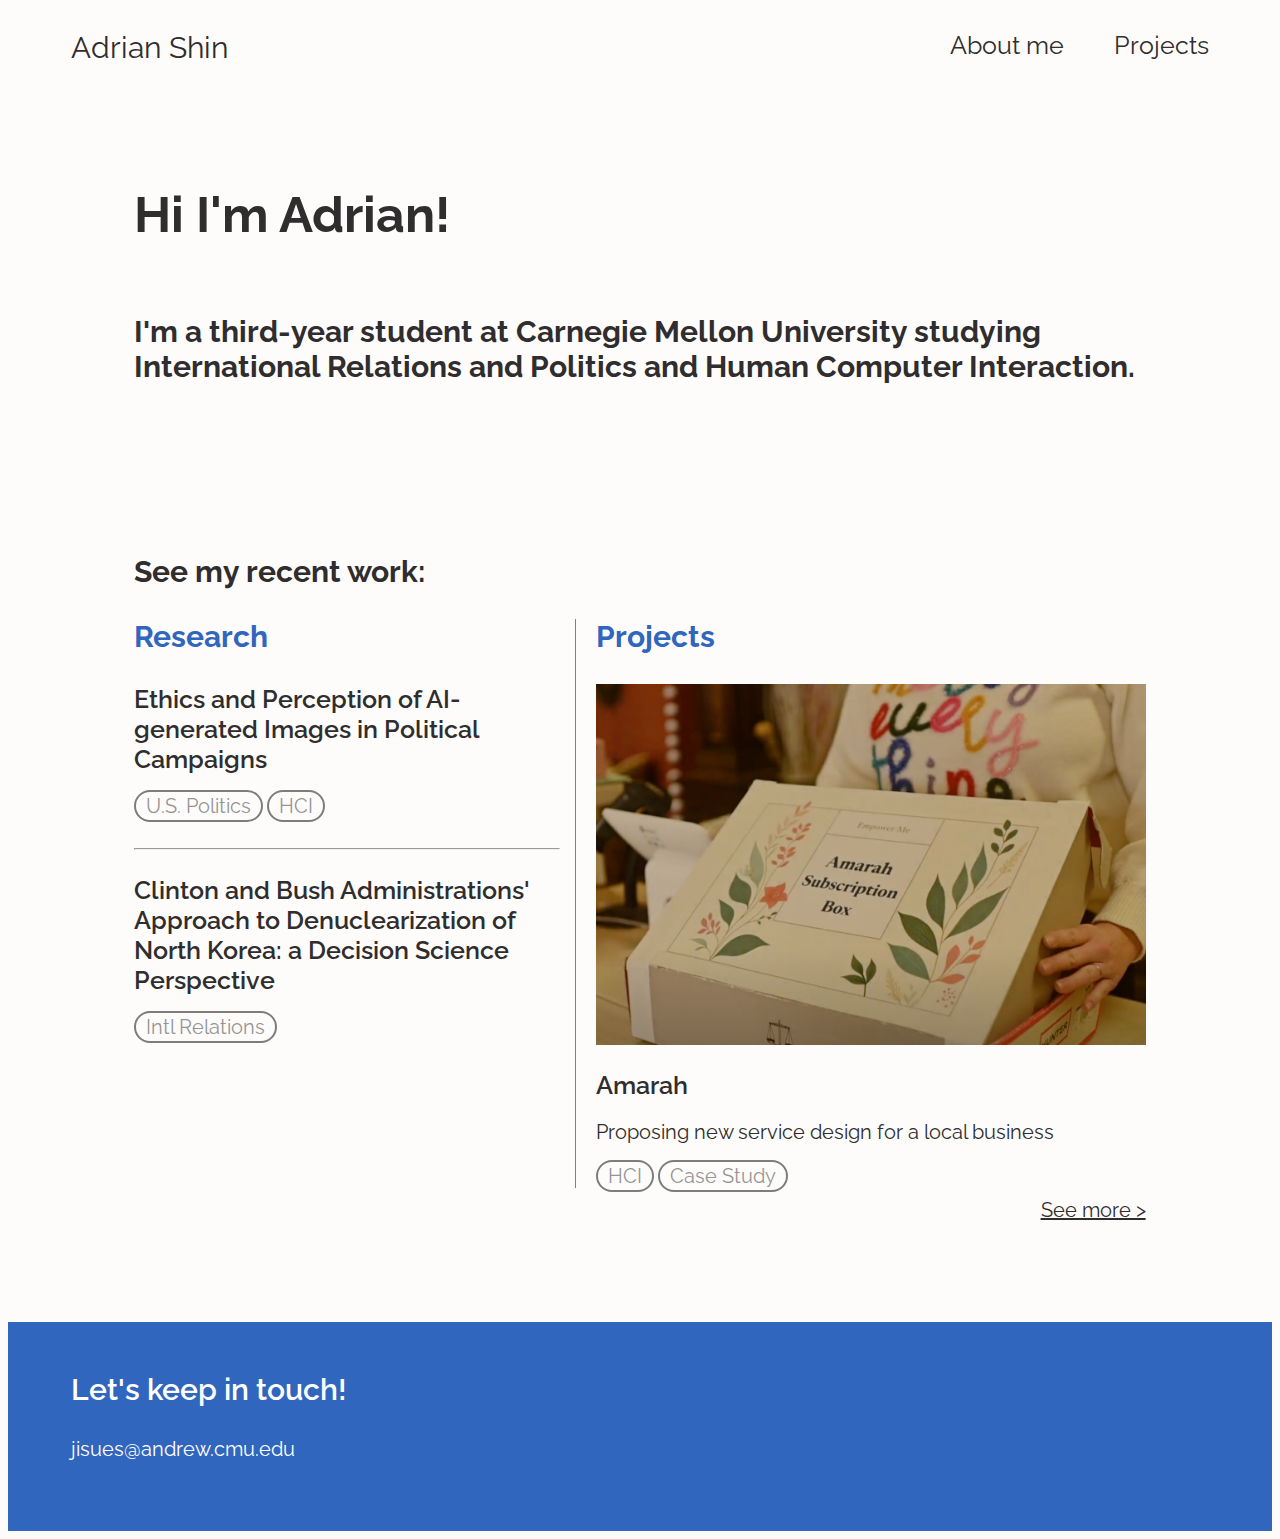
==== index.html @ 67515086 "removed blurb of papers from main page (before restructuring)" ====
<!DOCTYPE html>
<html lang="en">
  <head>
    <title>Adrian Shin's Portfolio</title>
    <link rel="stylesheet" href="css/style.css"> 
    <!--<script defer src="js/work.js"></script>-->

    <link rel="preconnect" href="https://fonts.googleapis.com">
    <link rel="preconnect" href="https://fonts.gstatic.com" crossorigin>
    <link href="https://fonts.googleapis.com/css2?family=Oswald:wght@200..700&family=Raleway:ital,wght@0,100..900;1,100..900&display=swap" rel="stylesheet">
  </head>

  <body>

    <nav>
        <a href = "index.html" class = "logo">Adrian Shin</a>
        <a href = "about-me.html">About me</a>
        <a href = "work.html">Projects</a>
    </nav>

    <section class = "introduction">
        <h1 id = "greeting">Hi I'm Adrian!</h1>
        <h3 id = "intro-text">I'm a third-year student at Carnegie Mellon University studying International Relations and Politics and Human Computer Interaction.</h3>
    </section>

    <p id = "projects-intro">See my recent work:</p>

    <section class = "projects">
        <div class = "research">
            <!--use templates-->
            <p class = "col-header">Research</p>

            <a href = "work.html" class = "research-paper">
                <p class = "paper-title">Ethics and Perception of AI-generated Images in Political Campaigns
                </p>
                <p class = "HCI-tag">U.S. Politics</p>
                <p class = "HCI-tag">HCI</p>
            </a>

            <hr id = "projects-hr">

            <a href = "work.html" class = "research-paper">
                <p class = "paper-title">Clinton and Bush Administrations' Approach to Denuclearization of North Korea: a Decision Science Perspective
                </p>
                <p class = "HCI-tag">Intl Relations</p>
            </a>

        </div>

        <div class = "hci-projects">
            <p class = "col-header">Projects</p>
            <a href = "work.html" class = "research-paper">
                <img class = "project-image" src = "assets/amarah-crop.png">
                <p class = "paper-title">Amarah</p>
                <p class = "paper-blurb">Proposing new service design for a local business</p>
                <p class = "HCI-tag">HCI</p>
                <p class = "HCI-tag">Case Study</p>
            </a>
        </div>
    </section>
    <a href = "work.html" class = "see-more">See more ></a>

    <footer>
        <div class = "footer-text">
            <p id = "footer-title">Let's keep in touch!</p>
            <p>jisues@andrew.cmu.edu</p>
        </div>
    </footer>

</body>
</html>
---- css/style.css ----
body{
    font-family: "Raleway";
    background-color: #FEFCFB; 
}

a{
    text-decoration: none;
    color:#2F2D2E;
}

p{
    color: #2F2D2E; 
}

h1{
    color: #2F2D2E;   
}

h3{
    color: #2F2D2E; 
}

nav{
    font-size: 25px;
    display: flex;
    justify-content: space-between;
    width: 90%;
    margin-left: auto;
    margin-right: auto;
    margin-top: 30px;
    margin-bottom: 50px;
    gap: 50px;
}

.logo{
    font-size: 30px;
    flex-grow: 1;
}

.introduction{
    width: 80%;
    margin-left: auto;
    margin-right: auto;
    margin-top: 120px;
    margin-bottom: 170px;
}

#greeting{
    font-size: 50px;
}

#intro-text{
    font-size: 30px;
    text-decoration: none;
    margin-top: 70px;
}

#projects-intro{
    display: block;
    width: 80%;
    margin-right: auto;
    margin-left: auto;
    font-size: 30px;
    font-weight: 700;
}

.projects{
    margin-right: auto;
    margin-left: auto;
    margin-bottom: 10px;
    width: 80%;
    display: flex;
    gap: 20px;
}

.hci-projects{
    flex-grow: 1;
    /*border: 2px solid black;*/ 
}

.research{
    flex-grow: 1;
    border-right: 1px solid gray; 
    padding-right: 15px;
    /*border: 2px solid black;*/
}

.col-header{
    font-size: 30px;
    font-weight: 700;
    color: #3066BE; 
    margin-top: 0;
}

.project-image{
    display: block;
    width: 550px;
}

.research-paper{
    margin-bottom: 50px;
}

#projects-hr{
    margin-top: 30px;
}

.research-paper:hover .paper-title{
    text-decoration: underline;
}

.paper-title{
    font-size: 25px;
    font-weight: 600;
    margin-bottom: 20px;
}

.paper-blurb{
    margin-top: 10px;
    font-size: 20px;
}

.HCI-tag{
    display: inline;
    width: fit-content;
    font-size: 20px;
    padding: 2px 10px 2px 10px; 
    border: 2px solid black;
    border-radius: 20px;
    opacity: 0.5;
}

.see-more{
    display: block; 
    margin-left: auto;
    margin-right: auto;
    margin-top: 0;
    width: 80%;
    text-align: right; 
    font-size: 20px;
    text-decoration: underline;
}

footer{
    margin-top: 100px;
    background-color: #3066BE; 
    padding-top: 20px;
    padding-bottom: 50px;
}

footer p {
    color: white;
    font-size: 20px;
}

.footer-text{
    width: 90%;
    margin-left: auto;
    margin-right: auto;
}

#footer-title{
    font-size: 30px;
    font-weight: 600;
}

/* work CSS */

.work-research{
    width: 80%;
    margin-left: auto;
    margin-right: auto;
    margin-bottom: 50px;
}

.work-projects{
    width: 80%;
    margin-left: auto;
    margin-right: auto;
}

#research-header:hover{
    cursor: pointer;
    text-decoration: underline;
}

/* about me CSS */
.about-container{
    width: 80%;
    margin-right: auto;
    margin-left: auto;
    margin-top: 120px;
    margin-bottom: 200px;
    display: flex;
    gap: 40px;
    align-items: flex-start;
}

.about-text{
    flex-shrink: 1;
}

.about-greeting{
    font-size: 40px;
    font-weight: 600;
    margin-top: 0;
}

.about-detail{
    font-size: 25px;
}

#me-pic{
    flex-grow: 1;
    width: 250px;
}
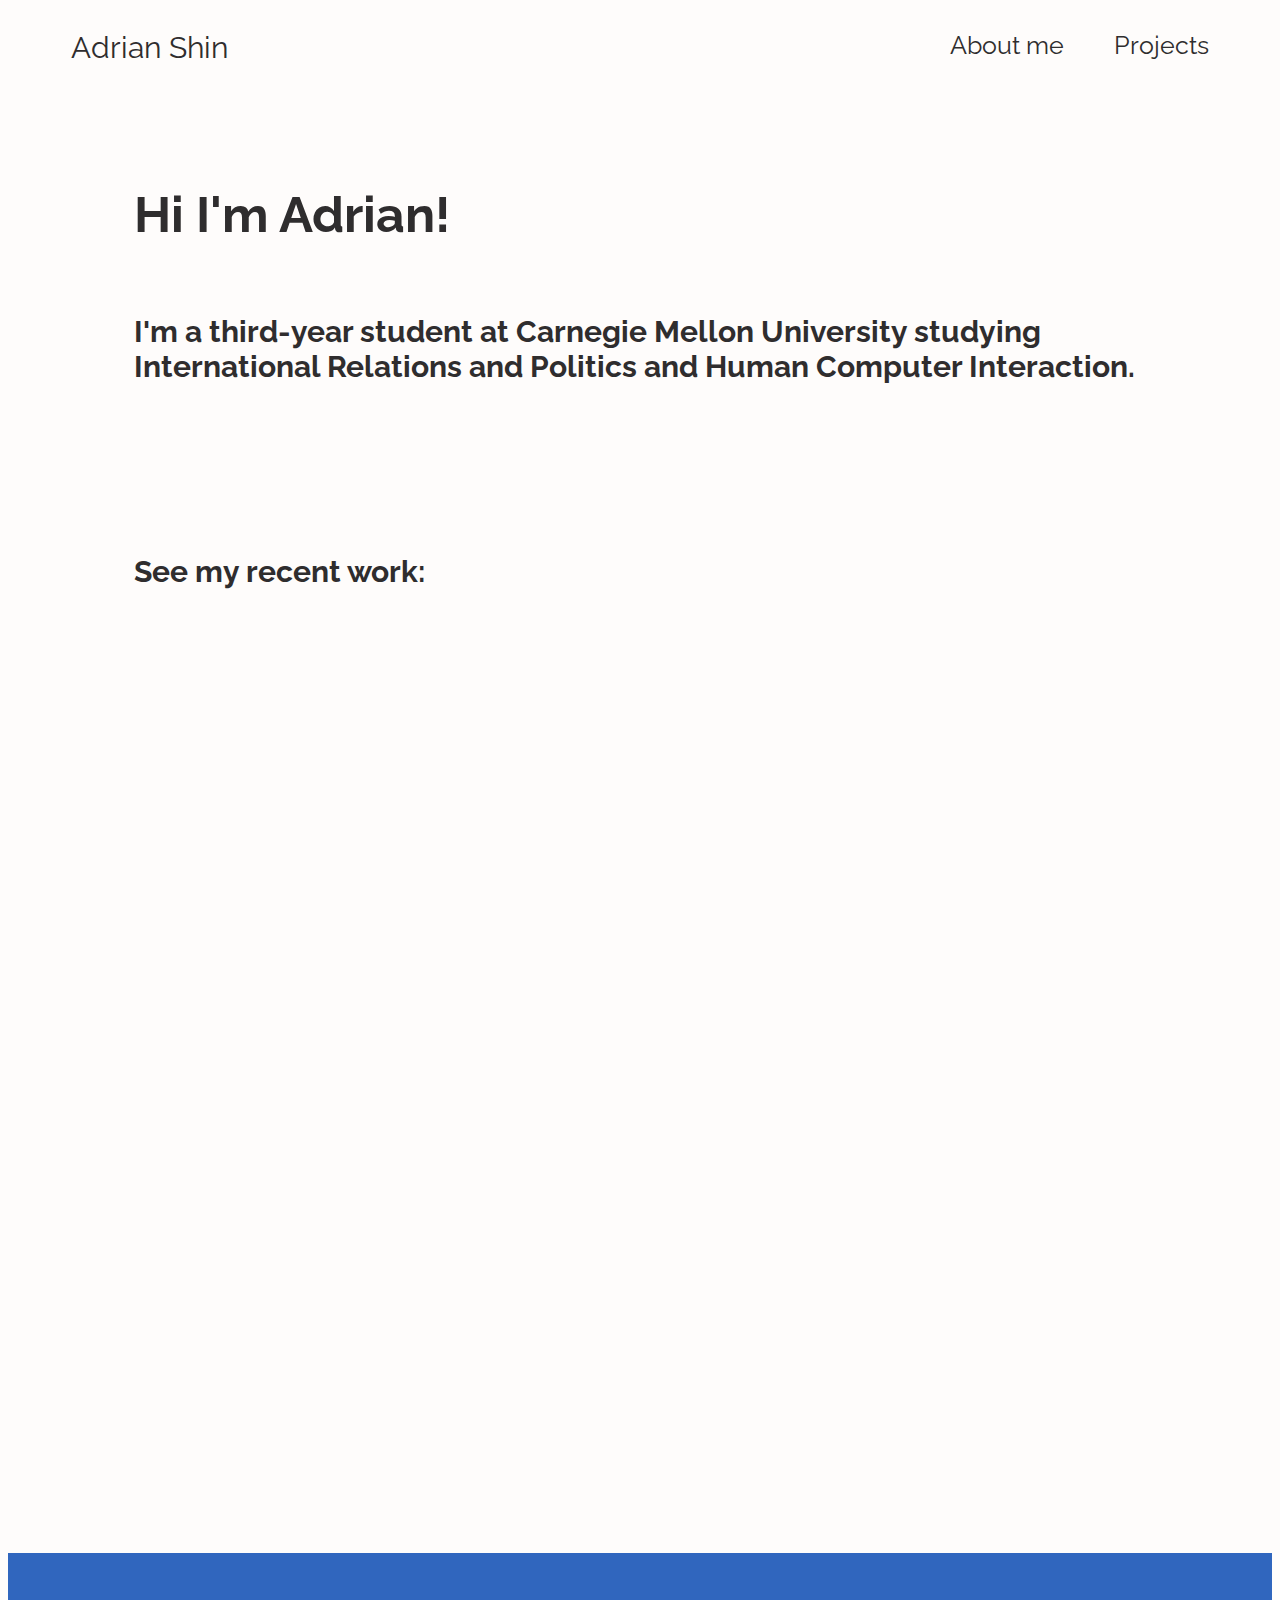
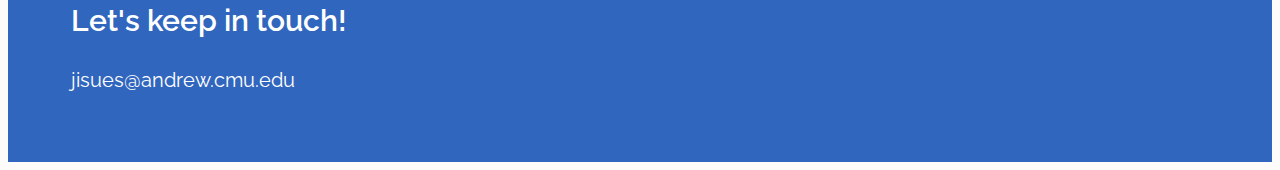
==== commit 2abb55b8: "implemented animations and other functionalities" ====
--- a/index.html
+++ b/index.html
@@ -3,7 +3,8 @@
   <head>
     <title>Adrian Shin's Portfolio</title>
     <link rel="stylesheet" href="css/style.css"> 
-    <!--<script defer src="js/work.js"></script>-->
+    <script defer src="js/all-work-data.js"></script>
+    <script defer src="js/home.js"></script>
 
     <link rel="preconnect" href="https://fonts.googleapis.com">
     <link rel="preconnect" href="https://fonts.gstatic.com" crossorigin>
@@ -25,40 +26,25 @@
 
     <p id = "projects-intro">See my recent work:</p>
 
-    <section class = "projects">
-        <div class = "research">
-            <!--use templates-->
-            <p class = "col-header">Research</p>
-
-            <a href = "work.html" class = "research-paper">
-                <p class = "paper-title">Ethics and Perception of AI-generated Images in Political Campaigns
-                </p>
-                <p class = "HCI-tag">U.S. Politics</p>
-                <p class = "HCI-tag">HCI</p>
-            </a>
-
-            <hr id = "projects-hr">
-
-            <a href = "work.html" class = "research-paper">
-                <p class = "paper-title">Clinton and Bush Administrations' Approach to Denuclearization of North Korea: a Decision Science Perspective
-                </p>
-                <p class = "HCI-tag">Intl Relations</p>
-            </a>
-
-        </div>
-
-        <div class = "hci-projects">
-            <p class = "col-header">Projects</p>
-            <a href = "work.html" class = "research-paper">
-                <img class = "project-image" src = "assets/amarah-crop.png">
-                <p class = "paper-title">Amarah</p>
-                <p class = "paper-blurb">Proposing new service design for a local business</p>
-                <p class = "HCI-tag">HCI</p>
-                <p class = "HCI-tag">Case Study</p>
-            </a>
-        </div>
-    </section>
-    <a href = "work.html" class = "see-more">See more ></a>
+    <!--<div class = "project-grid-test">
+        <img class = "project-image" src = "assets/amarah-crop.png">
+        <img class = "project-image" src = "assets/112.png">
+        <img class = "project-image" src = "assets/FATE.jpg">
+    </div>-->
+    <div id = "home-samples">
+        <template id = "sample-template">
+            <div class = "sample-block">
+                <img class = "sample-image">
+                <div class = "sample-text">
+                    <p class = "sample-title"></p>
+                    <p class = "sample-blurb">Creating a new service design for a local business</p>
+                    <div class = "tag-row">
+                    </div>
+                    <a href = "work.html" class = "see-more">See more ></a>
+                </div>
+            </div>
+        </template>
+    </div>
 
     <footer>
         <div class = "footer-text">
--- a/css/style.css
+++ b/css/style.css
@@ -64,27 +64,6 @@
     font-weight: 700;
 }
 
-.projects{
-    margin-right: auto;
-    margin-left: auto;
-    margin-bottom: 10px;
-    width: 80%;
-    display: flex;
-    gap: 20px;
-}
-
-.hci-projects{
-    flex-grow: 1;
-    /*border: 2px solid black;*/ 
-}
-
-.research{
-    flex-grow: 1;
-    border-right: 1px solid gray; 
-    padding-right: 15px;
-    /*border: 2px solid black;*/
-}
-
 .col-header{
     font-size: 30px;
     font-weight: 700;
@@ -92,31 +71,16 @@
     margin-top: 0;
 }
 
-.project-image{
-    display: block;
-    width: 550px;
-}
-
-.research-paper{
-    margin-bottom: 50px;
-}
-
-#projects-hr{
-    margin-top: 30px;
-}
-
-.research-paper:hover .paper-title{
-    text-decoration: underline;
-}
-
-.paper-title{
+.sample-title{
     font-size: 25px;
     font-weight: 600;
     margin-bottom: 20px;
-}
-
-.paper-blurb{
+    margin-top: 0;
+}
+
+.sample-blurb{
     margin-top: 10px;
+    margin-bottom: 20px;
     font-size: 20px;
 }
 
@@ -128,18 +92,67 @@
     border: 2px solid black;
     border-radius: 20px;
     opacity: 0.5;
+    margin: 0;
+}
+
+.sample-block{
+    width: 80%;
+    margin-right: auto;
+    margin-left: auto;
+    margin-top: 100px;
+    margin-bottom: 150px;
+    display: flex;
+    gap: 20px;
+    justify-content: flex-start;
+    height: auto;
+    position: relative;
+    opacity: 0;
+    transform: translateY(50px);
+    transition: all 1s ease; 
+}
+
+.sample-image{
+    width: 400px;
+}
+
+.sample-text{
+    display: flex;
+    flex-direction: column;
+    justify-content: flex-start;
+    flex-grow: 2;
+    padding: 10px;
 }
 
 .see-more{
-    display: block; 
-    margin-left: auto;
-    margin-right: auto;
-    margin-top: 0;
+    /*display: block;*/
+    margin-left: auto;
+    margin-right: auto;
+    margin-top: auto;
+    margin-bottom: 10px;
     width: 80%;
     text-align: right; 
     font-size: 20px;
     text-decoration: underline;
-}
+    /*justify-self: end;*/
+}
+
+/*
+.project-grid-test{
+    width: 80%;
+    margin: auto;
+    display: flex;
+    margin-bottom: 100px;
+    justify-content: space-between;
+    gap: 10px;
+    align-items: flex-start;
+}
+
+.project-grid-test .project-image{
+    width: 30%;
+    height: 250px;
+    object-fit: cover;
+}*/
+
 
 footer{
     margin-top: 100px;
@@ -163,7 +176,6 @@
     font-size: 30px;
     font-weight: 600;
 }
-
 /* work CSS */
 
 .work-research{
@@ -173,10 +185,53 @@
     margin-bottom: 50px;
 }
 
+.research-grid{
+    display: flex;
+    width: 80%;
+    gap: 5%;
+}
+
+.work-block{
+    width: 100%;
+    margin-bottom: 30px;
+    position: relative;
+    opacity: 0;
+    transform: translateY(50px);
+    transition: all 1s ease; 
+}
+
+.work-block:hover .work-title{
+    color: #3066BE;  
+}
+
+.work-img{
+    width: 100%;
+}
+
+.work-title{
+    width: 100%;
+    font-size: 20px;
+    font-weight: 600;
+}
+
+.tag-row{
+    display: flex;
+    gap: 3%;
+    margin: 0;
+    padding: 0;
+}
+
 .work-projects{
     width: 80%;
     margin-left: auto;
     margin-right: auto;
+}
+
+.projects-grid{
+    display: flex;
+    gap: 1%;
+    flex-wrap: wrap;
+    justify-content: space-between;
 }
 
 #research-header:hover{
@@ -184,6 +239,19 @@
     text-decoration: underline;
 }
 
+#project-block2{
+
+    width: 58%;
+}
+#project-block3{
+    
+    width: 40%;
+}
+#project-block4{
+    width: 40%;
+    
+}
+
 /* about me CSS */
 .about-container{
     width: 80%;
@@ -215,3 +283,59 @@
     width: 250px;
 }
 
+/* detail page css */
+.detail-header{
+    background-color: #3066BE;   
+    padding-top: 5px;
+    padding-bottom: 5px;
+}
+
+.detail-header p{
+    color: white; 
+}
+
+.detail-title{
+    width: 80%;
+    margin-right: auto;
+    margin-left: auto;
+    margin-bottom: 50px;
+    font-size: 40px;
+    font-weight: 600;
+}
+
+.detail-date{
+    font-size: 25px;
+    font-weight: 500;
+    margin-bottom: 0;
+    margin-top: 0;
+}
+
+.detail-course{
+    margin-top: 10px;
+    font-size: 25px;
+    font-weight: 500;
+}
+
+.detail-team{
+    margin-top: 0;
+    font-size: 25px;
+    font-weight: 400;
+}
+
+.detail-desc{
+    width: 80%;
+    margin-right: auto;
+    margin-left: auto;
+    margin-top: 0;
+    display: flex;
+    gap: 20px;
+    justify-content: space-between;
+}
+
+.detail-img{
+    display: block;
+    width: 60%;
+    margin-left: auto;
+    margin-right: auto;
+    margin-top: 50px;
+}
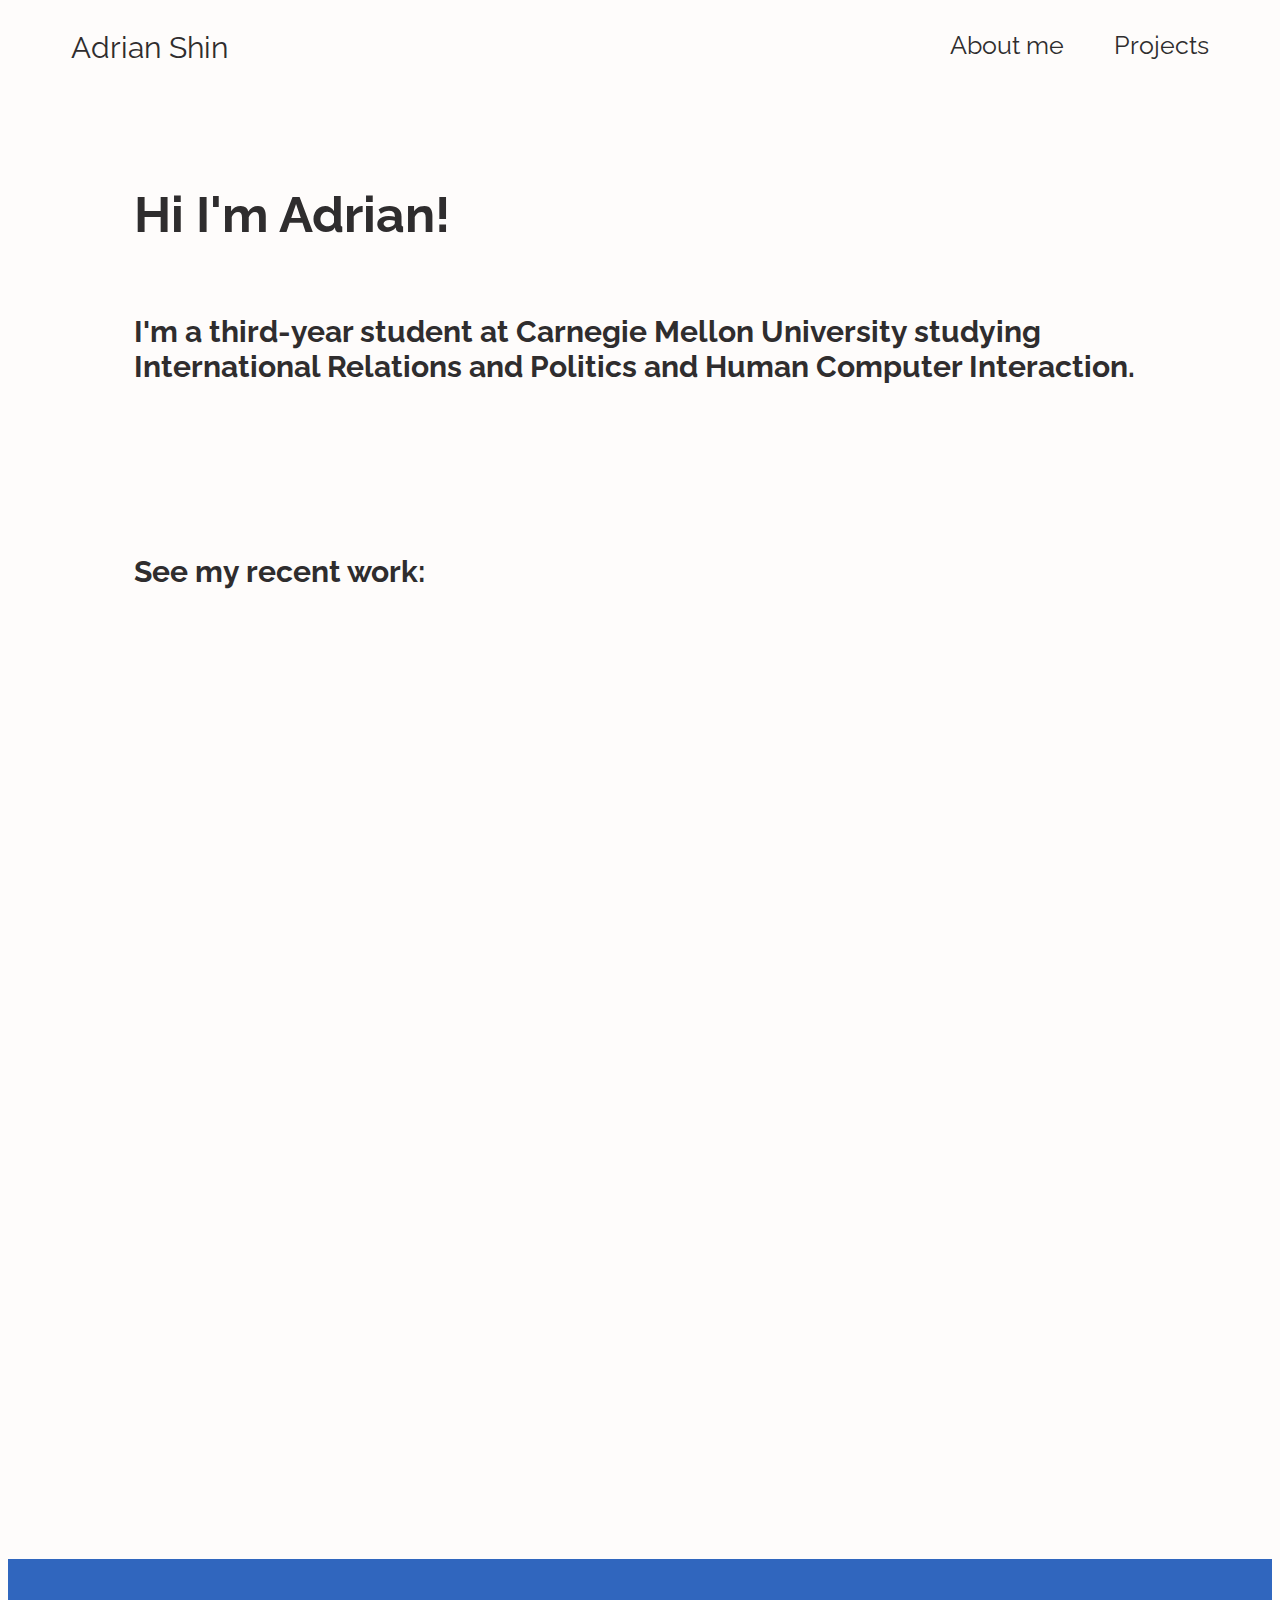
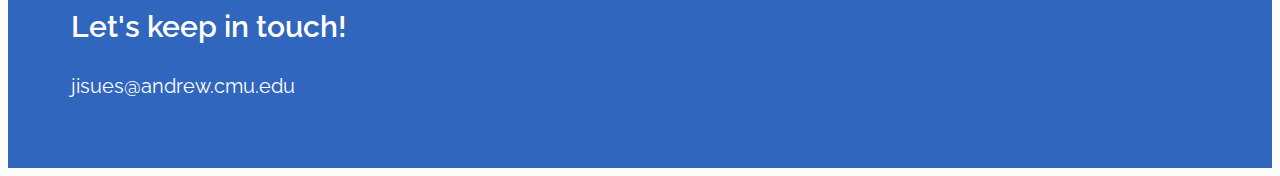
==== commit 19d35155: "responsiveness for home page implemented" ====
--- a/index.html
+++ b/index.html
@@ -26,11 +26,6 @@
 
     <p id = "projects-intro">See my recent work:</p>
 
-    <!--<div class = "project-grid-test">
-        <img class = "project-image" src = "assets/amarah-crop.png">
-        <img class = "project-image" src = "assets/112.png">
-        <img class = "project-image" src = "assets/FATE.jpg">
-    </div>-->
     <div id = "home-samples">
         <template id = "sample-template">
             <div class = "sample-block">
--- a/css/style.css
+++ b/css/style.css
@@ -37,6 +37,7 @@
     flex-grow: 1;
 }
 
+/*home page**************************************************************/
 .introduction{
     width: 80%;
     margin-left: auto;
@@ -82,6 +83,13 @@
     margin-top: 10px;
     margin-bottom: 20px;
     font-size: 20px;
+}
+
+.tag-row{
+    display: flex;
+    gap: 3%;
+    margin: 0;
+    padding: 0;
 }
 
 .HCI-tag{
@@ -112,7 +120,8 @@
 }
 
 .sample-image{
-    width: 400px;
+    width: 40%;
+    height: 100%;
 }
 
 .sample-text{
@@ -135,24 +144,6 @@
     text-decoration: underline;
     /*justify-self: end;*/
 }
-
-/*
-.project-grid-test{
-    width: 80%;
-    margin: auto;
-    display: flex;
-    margin-bottom: 100px;
-    justify-content: space-between;
-    gap: 10px;
-    align-items: flex-start;
-}
-
-.project-grid-test .project-image{
-    width: 30%;
-    height: 250px;
-    object-fit: cover;
-}*/
-
 
 footer{
     margin-top: 100px;
@@ -176,7 +167,97 @@
     font-size: 30px;
     font-weight: 600;
 }
-/* work CSS */
+
+/*medium small, transitioning*/
+@media only screen and (max-width: 900px){
+    .introduction{
+        width: 90%;
+        margin-bottom: 130px;
+    }
+
+    #projects-intro{
+        width: 90%;
+    }
+
+    .sample-block{
+        width: 90%;
+    }
+
+    .tag-row{
+        display: none;
+    }
+
+    .sample-title{
+        font-size: 20px;
+    }
+
+    .sample-blurb{
+        font-size: 17px;
+    }
+
+    .see-more{
+        font-size: 15px;
+    }
+
+    .footer-text{
+        font-size: 17px;
+    }
+
+    #footer-title{
+        font-size: 20px;
+    }
+}
+
+/*extra small screens / mobile*/
+@media only screen and (max-width: 600px){
+    nav{
+        font-size: 20px;
+    }
+
+    .introduction{
+        width: 90%;
+        margin-bottom: 100px;
+    }
+
+    #greeting{
+        font-size: 40px;
+    }
+
+    #intro-text{
+        font-size: 25px;
+    }
+
+    #projects-intro{
+        width: 90%;
+        font-size: 30px;
+    }
+    
+    .sample-block{
+        flex-direction: column;
+        width: 90%;
+    }
+    .sample-image{
+        width: 100%;
+        height: 100%;
+    }
+
+    .sample-title{
+        font-size: 20px;
+    }
+
+    .sample-blurb{
+        font-size: 17px;
+    }
+
+    .tag-row{
+        display: none;
+    }
+
+    .see-more{
+        font-size: 15px;
+    }
+}
+/* work CSS ***************************************************************/
 
 .work-research{
     width: 80%;
@@ -214,13 +295,6 @@
     font-weight: 600;
 }
 
-.tag-row{
-    display: flex;
-    gap: 3%;
-    margin: 0;
-    padding: 0;
-}
-
 .work-projects{
     width: 80%;
     margin-left: auto;
@@ -252,7 +326,7 @@
     
 }
 
-/* about me CSS */
+/* about me CSS ********************************************************/
 .about-container{
     width: 80%;
     margin-right: auto;
@@ -283,7 +357,8 @@
     width: 250px;
 }
 
-/* detail page css */
+/* detail page css ********************************************************/
+/*detail header css */
 .detail-header{
     background-color: #3066BE;   
     padding-top: 5px;
@@ -332,10 +407,26 @@
     justify-content: space-between;
 }
 
+/*detail main css */
+.detail-main{
+    width: 80%;
+    margin-left: auto;
+    margin-right: auto;
+    margin-top: 50px;
+}
 .detail-img{
     display: block;
     width: 60%;
     margin-left: auto;
     margin-right: auto;
-    margin-top: 50px;
-}
+    margin-top: 30px;
+    margin-bottom: 30px;
+    position: relative;
+    opacity: 0;
+    transform: translateY(50px);
+    transition: all 1s ease; 
+}
+
+.detail-para{
+    font-size: 20px;
+}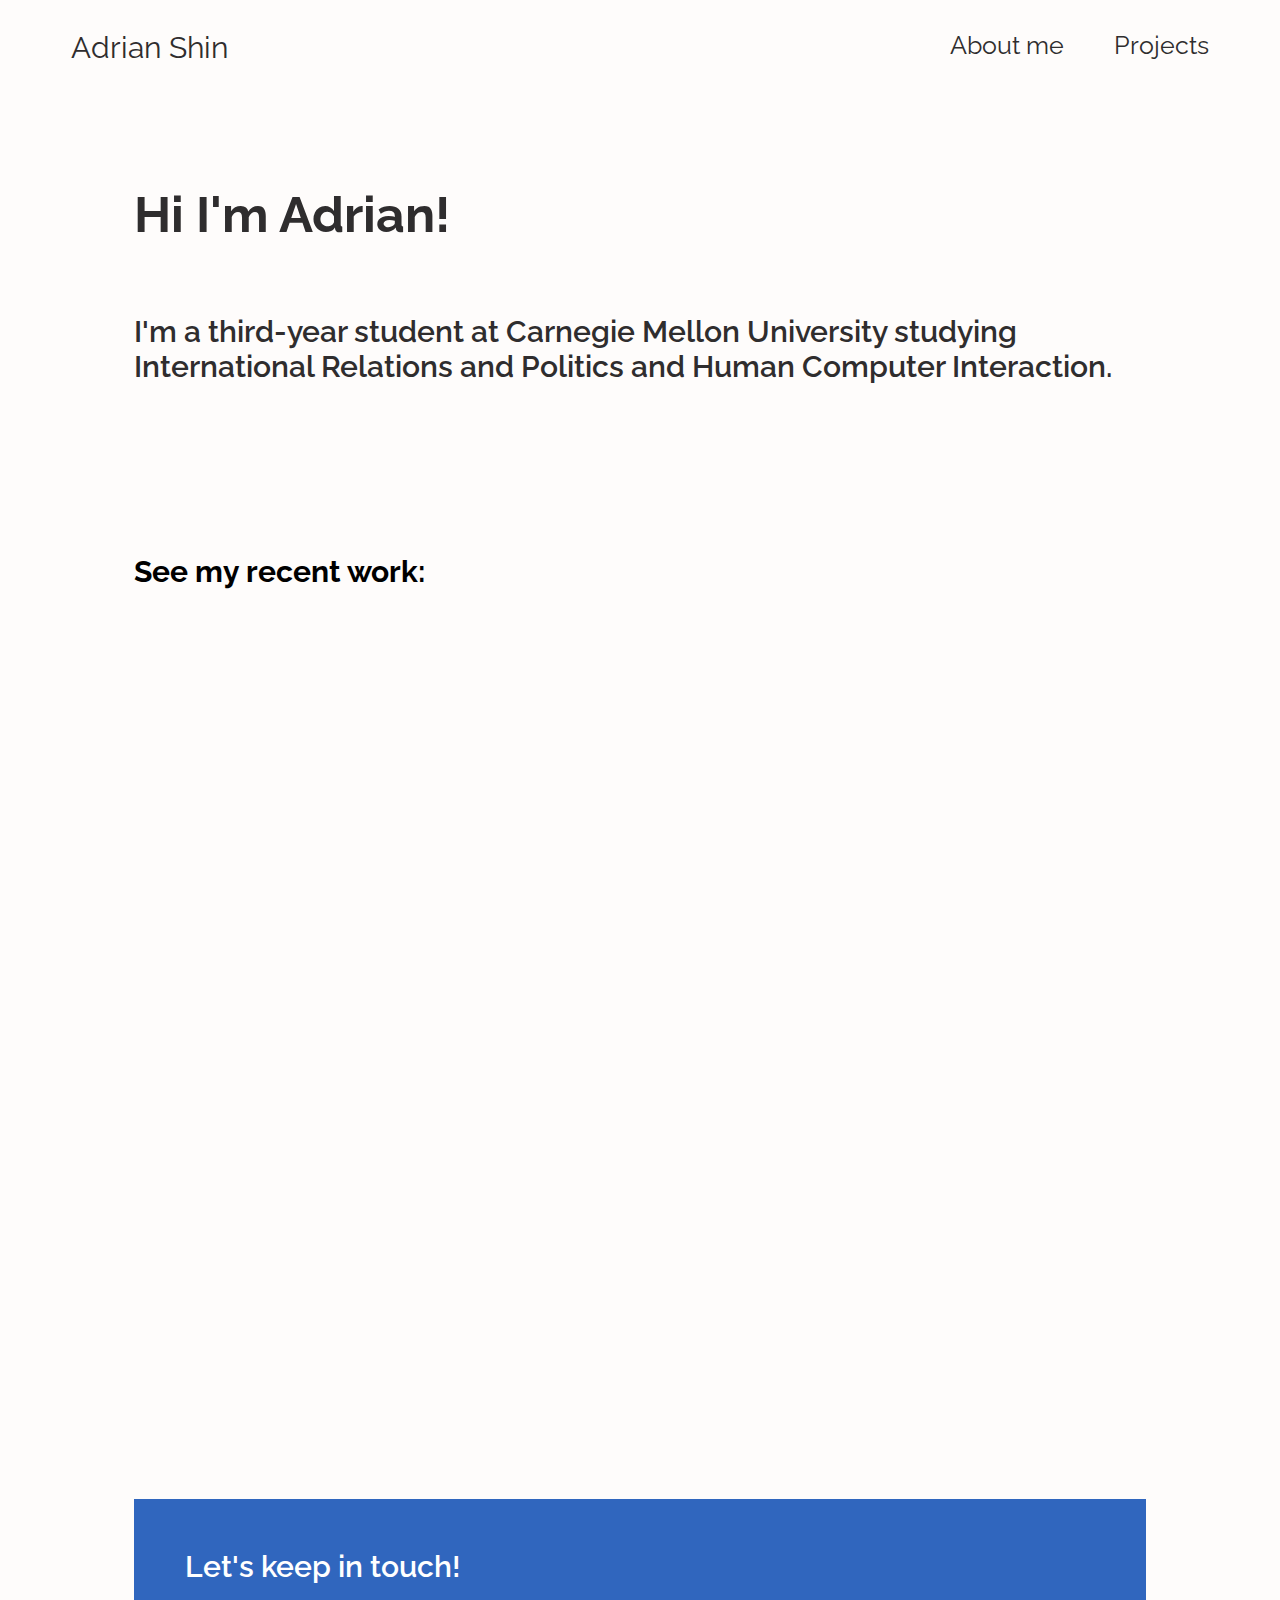
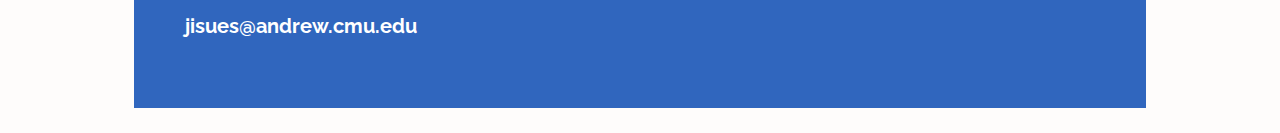
==== commit 106a3a18: "updated headings on page" ====
--- a/index.html
+++ b/index.html
@@ -2,6 +2,7 @@
 <html lang="en">
   <head>
     <title>Adrian Shin's Portfolio</title>
+    <meta name="viewport" content="width=device-width, initial-scale=1, minimum-scale=1"/>
     <link rel="stylesheet" href="css/style.css"> 
     <script defer src="js/all-work-data.js"></script>
     <script defer src="js/home.js"></script>
@@ -21,10 +22,10 @@
 
     <section class = "introduction">
         <h1 id = "greeting">Hi I'm Adrian!</h1>
-        <h3 id = "intro-text">I'm a third-year student at Carnegie Mellon University studying International Relations and Politics and Human Computer Interaction.</h3>
+        <p id = "intro-text">I'm a third-year student at Carnegie Mellon University studying International Relations and Politics and Human Computer Interaction.</p>
     </section>
 
-    <p id = "projects-intro">See my recent work:</p>
+    <h2 id = "projects-intro">See my recent work:</p>
 
     <div id = "home-samples">
         <template id = "sample-template">
@@ -33,9 +34,9 @@
                 <div class = "sample-text">
                     <p class = "sample-title"></p>
                     <p class = "sample-blurb">Creating a new service design for a local business</p>
-                    <div class = "tag-row">
+                    <div class = "tag-row home-tags">
                     </div>
-                    <a href = "work.html" class = "see-more">See more ></a>
+                    <a class = "see-more">See more ></a>
                 </div>
             </div>
         </template>
--- a/css/style.css
+++ b/css/style.css
@@ -54,6 +54,7 @@
     font-size: 30px;
     text-decoration: none;
     margin-top: 70px;
+    font-weight: 600;
 }
 
 #projects-intro{
@@ -63,13 +64,6 @@
     margin-left: auto;
     font-size: 30px;
     font-weight: 700;
-}
-
-.col-header{
-    font-size: 30px;
-    font-weight: 700;
-    color: #3066BE; 
-    margin-top: 0;
 }
 
 .sample-title{
@@ -175,15 +169,26 @@
         margin-bottom: 130px;
     }
 
+    #greeting{
+        font-size: 40px;
+    }
+
+    #intro-text{
+        font-size: 25px;
+        font-weight: 600;
+    }
+
     #projects-intro{
         width: 90%;
+        font-size: 30px;
+        font-weight: 600;
     }
 
     .sample-block{
         width: 90%;
     }
 
-    .tag-row{
+    .home-tags{
         display: none;
     }
 
@@ -208,56 +213,161 @@
     }
 }
 
+/*transitioning to smaller screen*/
+@media only screen and (max-width: 500px){
+    nav{
+        font-size: 15px;
+        gap: 20px;
+    }
+
+    .logo{
+        font-size: 15px;
+    }
+
+    .introduction{
+        margin-bottom: 50px;
+        margin-top: 50px;
+    }
+
+    #greeting{
+        font-size: 30px;
+        margin-top: 0;
+    }
+
+    #intro-text{
+        font-size: 20px;
+        margin-top: 20px;
+    }
+
+    #projects-intro{
+        font-size: 20px;
+    }
+
+    .sample-block{
+        width: 90%;
+        margin-top: 30px;
+        margin-bottom: 30px;
+    }
+
+    .sample-title{
+        font-size: 15px;
+        margin-top: 5px;
+        margin-bottom: 0;
+    }
+
+    .sample-blurb{
+        font-size: 12px;
+        margin-top: 10px;
+    }
+
+    .see-more{
+        font-size: 12px;
+    }
+
+    footer{
+        margin-top: 20px;
+        padding-top: 10px;
+        padding-bottom: 10px;
+    }
+
+    footer p{
+        font-size: 12px;
+    }
+
+    #footer-title{
+        font-size: 12px;
+    }
+}
+
 /*extra small screens / mobile*/
-@media only screen and (max-width: 600px){
+@media only screen and (max-width: 350px){
     nav{
+        font-size: 12px;
+        gap: 10px;
+        margin-bottom: 10px;
+    }
+
+    .logo{
+        font-size: 12px;
+    }
+
+    .introduction{
+        width: 90%;
+        margin-bottom: 50px;
+        margin-top: 50px;
+    }
+
+    #greeting{
         font-size: 20px;
-    }
-
-    .introduction{
-        width: 90%;
-        margin-bottom: 100px;
-    }
-
-    #greeting{
-        font-size: 40px;
+        margin-top: 0;
     }
 
     #intro-text{
-        font-size: 25px;
+        font-size: 13px;
+        margin-top: 20px;
     }
 
     #projects-intro{
         width: 90%;
-        font-size: 30px;
+        font-size: 13px;
     }
     
     .sample-block{
         flex-direction: column;
-        width: 90%;
-    }
+        width: 80%;
+        margin-top: 20px;
+        margin-bottom: 20px;
+    }
+
     .sample-image{
         width: 100%;
         height: 100%;
     }
 
+    .sample-text{
+        padding: 0;
+    }
+
     .sample-title{
-        font-size: 20px;
+        font-size: 13px;
+        margin-top: 5px;
+        margin-bottom: 0;
     }
 
     .sample-blurb{
-        font-size: 17px;
-    }
-
-    .tag-row{
+        font-size: 11px;
+        margin-top: 10px;
+    }
+
+    .home-tags{
         display: none;
     }
 
     .see-more{
-        font-size: 15px;
+        font-size: 11px;
+    }
+
+    footer{
+        margin-top: 20px;
+        padding-top: 5px;
+        padding-bottom: 5px;
+    }
+
+    footer p{
+        font-size: 12px;
+    }
+
+    #footer-title{
+        font-size: 12px;
     }
 }
 /* work CSS ***************************************************************/
+.col-header{
+    font-size: 30px;
+    font-weight: 700;
+    color: #3066BE; 
+    margin-top: 0;
+}
 
 .work-research{
     width: 80%;
@@ -308,24 +418,75 @@
     justify-content: space-between;
 }
 
-#research-header:hover{
-    cursor: pointer;
-    text-decoration: underline;
-}
-
 #project-block2{
-
     width: 58%;
 }
 #project-block3{
-    
     width: 40%;
 }
 #project-block4{
     width: 40%;
-    
-}
-
+}
+
+@media only screen and (max-width: 1000px){
+    .research-grid{
+        width: 100%;
+    }
+
+    .projects-grid{
+        width: 100%;
+    }
+
+    .work-title{
+        font-size: 17px;
+    }
+
+    .HCI-tag{
+        font-size: 15px;
+    }
+
+    .tag-row{
+        flex-wrap: wrap;
+        gap: 5px 5px;
+    }
+}
+
+@media only screen and (max-width: 600px){
+    .research-grid{
+        width: 80%;
+        flex-direction: column;
+    }
+}
+
+@media only screen and (max-width: 350px){
+    .col-header{
+        font-size: 15px;
+    }
+
+    .work-title{
+        font-size: 12px;
+    }
+
+    .HCI-tag{
+        font-size: 10px;
+        padding: 2px 6px 2px 6px; 
+        border: 1px solid black;
+    }
+
+    .projects-grid{
+        flex-direction: column;
+    }
+
+    #project-block2{
+        width: 80%;
+    }
+    #project-block3{
+        width: 80%;
+    }
+    #project-block4{
+        width: 80%;
+    }
+}
 /* about me CSS ********************************************************/
 .about-container{
     width: 80%;
@@ -334,7 +495,7 @@
     margin-top: 120px;
     margin-bottom: 200px;
     display: flex;
-    gap: 40px;
+    gap: 5%;
     align-items: flex-start;
 }
 
@@ -354,7 +515,39 @@
 
 #me-pic{
     flex-grow: 1;
-    width: 250px;
+    width: 25%;
+}
+
+/*transitioning to smaller screen*/
+@media only screen and (max-width: 800px){
+    .about-container{
+        width: 90%;
+    }
+    
+    .about-greeting{
+        font-size: 20px;
+    }
+
+    .about-detail{
+        font-size: 15px;
+    }
+}
+
+/*transitioning to smaller screen*/
+@media only screen and (max-width: 350px){
+    .about-container{
+        margin-top: 50px;
+    }
+
+    .about-greeting{
+        margin-bottom: 0;
+        font-size: 14px;
+    }
+
+    .about-detail{
+        font-size: 12px;
+    }
+
 }
 
 /* detail page css ********************************************************/
@@ -369,15 +562,29 @@
     color: white; 
 }
 
+.detail-desc{
+    width: 80%;
+    margin-right: auto;
+    margin-left: auto;
+    margin-top: 0;
+    display: flex;
+    gap: 20px;
+    justify-content: space-between;
+}
+
 .detail-title{
     width: 80%;
     margin-right: auto;
     margin-left: auto;
     margin-bottom: 50px;
-    font-size: 40px;
+    font-size: 35px;
     font-weight: 600;
-}
-
+    color: white;
+}
+
+.desc-left{
+    flex-grow: 2;
+}
 .detail-date{
     font-size: 25px;
     font-weight: 500;
@@ -392,19 +599,10 @@
 }
 
 .detail-team{
+    flex-grow: 3;
     margin-top: 0;
     font-size: 25px;
     font-weight: 400;
-}
-
-.detail-desc{
-    width: 80%;
-    margin-right: auto;
-    margin-left: auto;
-    margin-top: 0;
-    display: flex;
-    gap: 20px;
-    justify-content: space-between;
 }
 
 /*detail main css */
@@ -429,4 +627,66 @@
 
 .detail-para{
     font-size: 20px;
+}
+
+/*transitioning to smaller screen*/
+@media only screen and (max-width: 700px){
+    .detail-title{
+        font-size: 20px;
+        margin-bottom: 20px;
+    }
+
+    .desc-left p{
+        font-size: 15px;
+    }
+
+    .detail-team{
+        font-size: 15px;
+    }
+
+    .detail-para{
+        font-size: 13px;
+    }
+}
+
+/*phone*/
+@media only screen and (max-width: 350px){
+    .detail-header{
+        padding-bottom: 0;
+    }
+    
+    .detail-title{
+        font-size: 14px;
+        margin-bottom: 10px;
+        width: 90%;
+    }
+
+    .detail-desc{
+        width: 90%;
+        flex-direction: column;
+        gap: 0;
+    }
+
+    .desc-left p{
+        font-size: 11px;
+        margin-top: 0;
+    }
+
+    .detail-team{
+        font-size: 11px;
+    }
+
+    .detail-main{
+        width: 90%;
+        margin-top: 20px;
+    }
+
+    .detail-para{
+        font-size: 11px;
+    }
+
+    .detail-img{
+        margin-top: 10px;
+        margin-bottom: 10px;
+    }
 }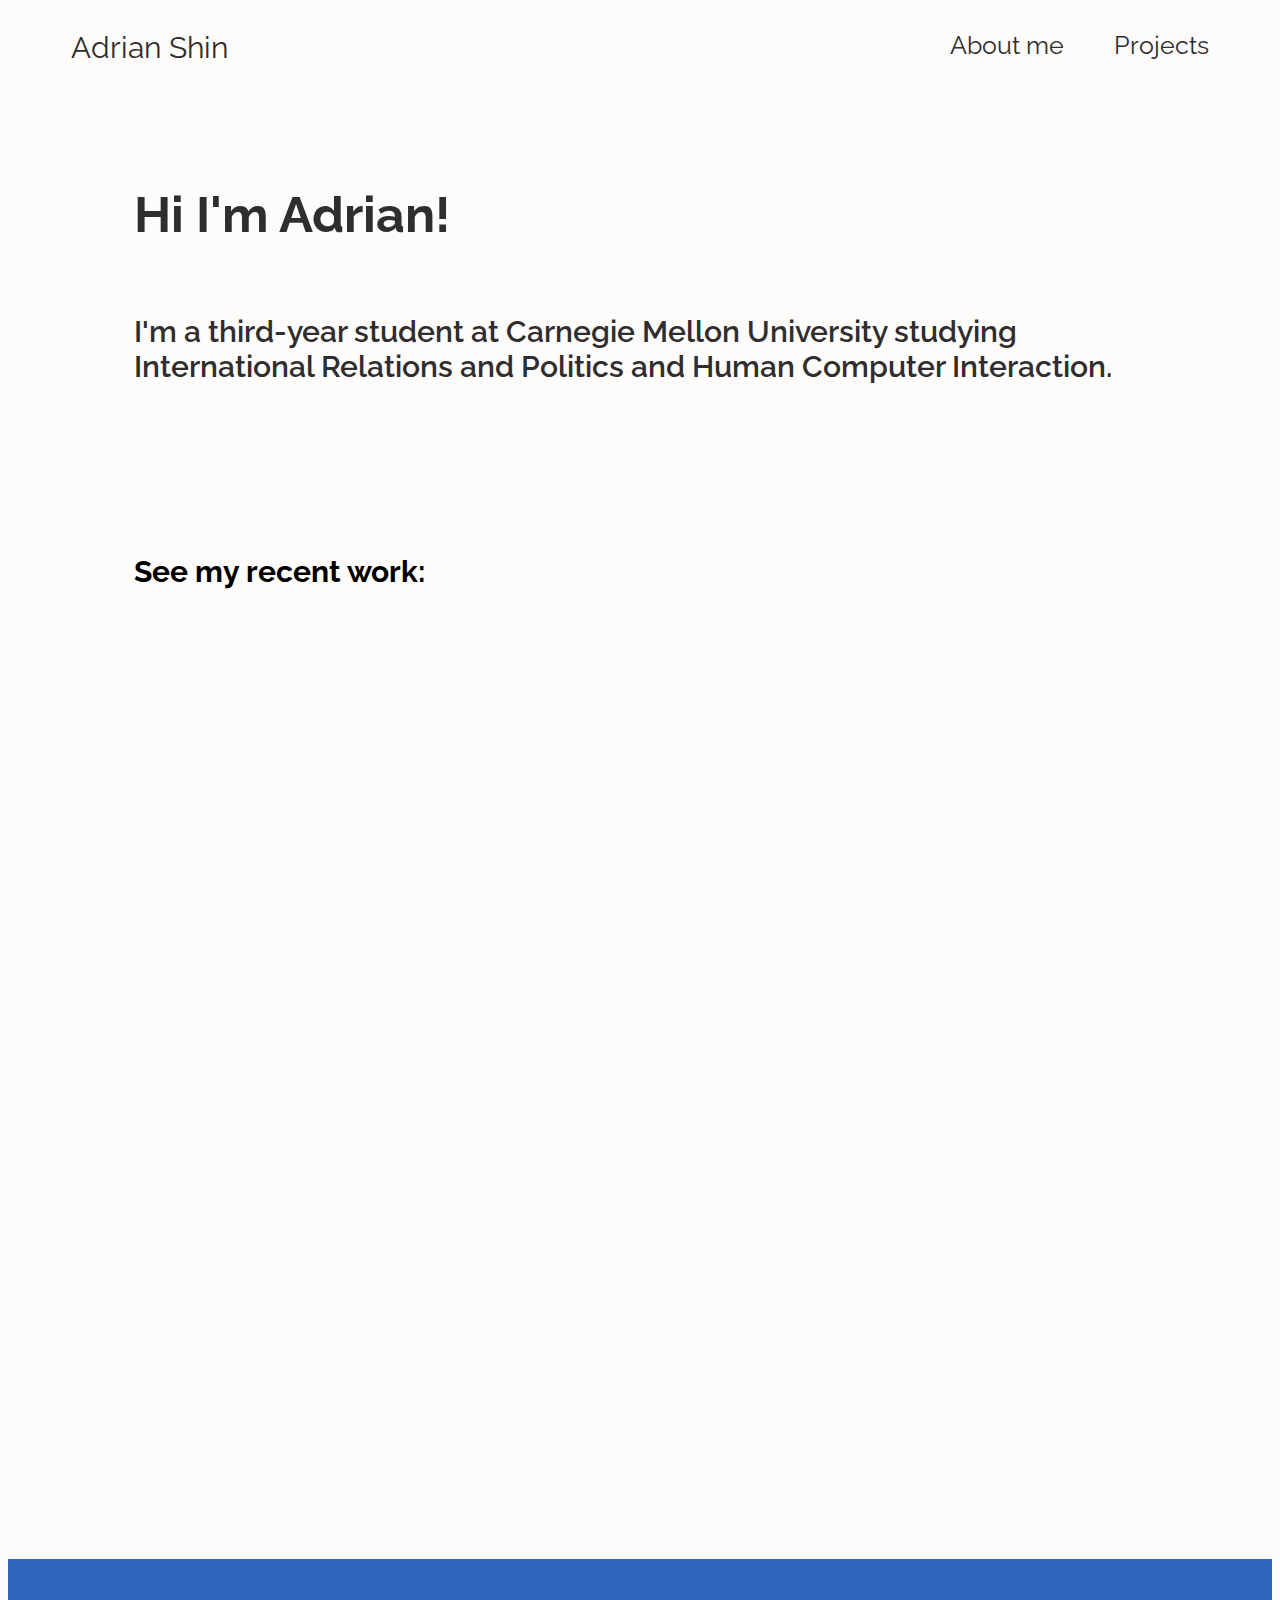
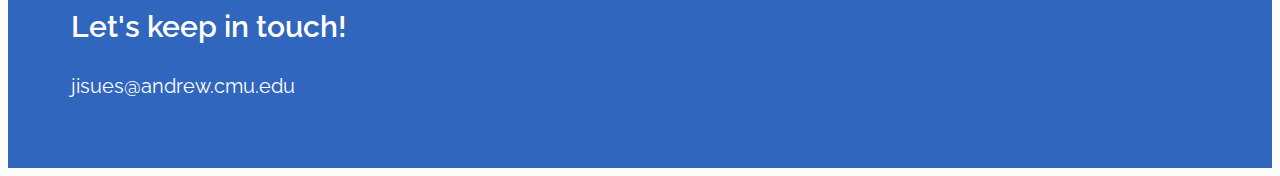
==== commit 4cccc043: "fixed issues with html formatting on index page" ====
--- a/index.html
+++ b/index.html
@@ -1,53 +1,59 @@
 <!DOCTYPE html>
 <html lang="en">
-  <head>
-    <title>Adrian Shin's Portfolio</title>
-    <meta name="viewport" content="width=device-width, initial-scale=1, minimum-scale=1"/>
-    <link rel="stylesheet" href="css/style.css"> 
-    <script defer src="js/all-work-data.js"></script>
-    <script defer src="js/home.js"></script>
+    <head>
+        <title>Adrian Shin's Portfolio</title>
+        <meta name="viewport" content="width=device-width, initial-scale=1, minimum-scale=1"/>
+        <link rel="stylesheet" href="css/style.css"> 
+        <script defer src="js/all-work-data.js"></script>
+        <script defer src="js/home.js"></script>
 
-    <link rel="preconnect" href="https://fonts.googleapis.com">
-    <link rel="preconnect" href="https://fonts.gstatic.com" crossorigin>
-    <link href="https://fonts.googleapis.com/css2?family=Oswald:wght@200..700&family=Raleway:ital,wght@0,100..900;1,100..900&display=swap" rel="stylesheet">
-  </head>
+        <link rel="preconnect" href="https://fonts.googleapis.com">
+        <link rel="preconnect" href="https://fonts.gstatic.com" crossorigin>
+        <link href="https://fonts.googleapis.com/css2?family=Oswald:wght@200..700&family=Raleway:ital,wght@0,100..900;1,100..900&display=swap" rel="stylesheet">
+    </head>
 
-  <body>
+    <body>
+        <!--nav bar and intro section (not dynamically modified)-->
+        <nav>
+            <a href = "index.html" class = "logo">Adrian Shin</a>
+            <a href = "about-me.html">About me</a>
+            <a href = "work.html">Projects</a>
+        </nav>
 
-    <nav>
-        <a href = "index.html" class = "logo">Adrian Shin</a>
-        <a href = "about-me.html">About me</a>
-        <a href = "work.html">Projects</a>
-    </nav>
+        <section class = "introduction">
+            <h1 id = "greeting">Hi I'm Adrian!</h1>
+            <p id = "intro-text">I'm a third-year student at Carnegie Mellon University studying International Relations and Politics and Human Computer Interaction.</p>
+        </section>
 
-    <section class = "introduction">
-        <h1 id = "greeting">Hi I'm Adrian!</h1>
-        <p id = "intro-text">I'm a third-year student at Carnegie Mellon University studying International Relations and Politics and Human Computer Interaction.</p>
-    </section>
+        <!--sample projects underneath-->
+        <h2 id = "projects-intro">See my recent work:</h2>
 
-    <h2 id = "projects-intro">See my recent work:</p>
+        <!--main container to append templates to-->
+        <div id = "home-samples">
 
-    <div id = "home-samples">
-        <template id = "sample-template">
-            <div class = "sample-block">
-                <img class = "sample-image">
-                <div class = "sample-text">
-                    <p class = "sample-title"></p>
-                    <p class = "sample-blurb">Creating a new service design for a local business</p>
-                    <div class = "tag-row home-tags">
+            <template id = "sample-template">
+                <!--cloned block-->
+                <div class = "sample-block">
+                    <img class = "sample-image">
+                    
+                    <div class = "sample-text">
+                        <p class = "sample-title"></p>
+                        <p class = "sample-blurb">Creating a new service design for a local business</p>
+                        <div class = "tag-row home-tags">
+                        </div>
+                        <a class = "see-more">See more ></a>
                     </div>
-                    <a class = "see-more">See more ></a>
                 </div>
+            </template>
+
+        </div>
+
+        <footer>
+            <div class = "footer-text">
+                <p id = "footer-title">Let's keep in touch!</p>
+                <p>jisues@andrew.cmu.edu</p>
             </div>
-        </template>
-    </div>
-
-    <footer>
-        <div class = "footer-text">
-            <p id = "footer-title">Let's keep in touch!</p>
-            <p>jisues@andrew.cmu.edu</p>
-        </div>
-    </footer>
+        </footer>
 
 </body>
 </html>